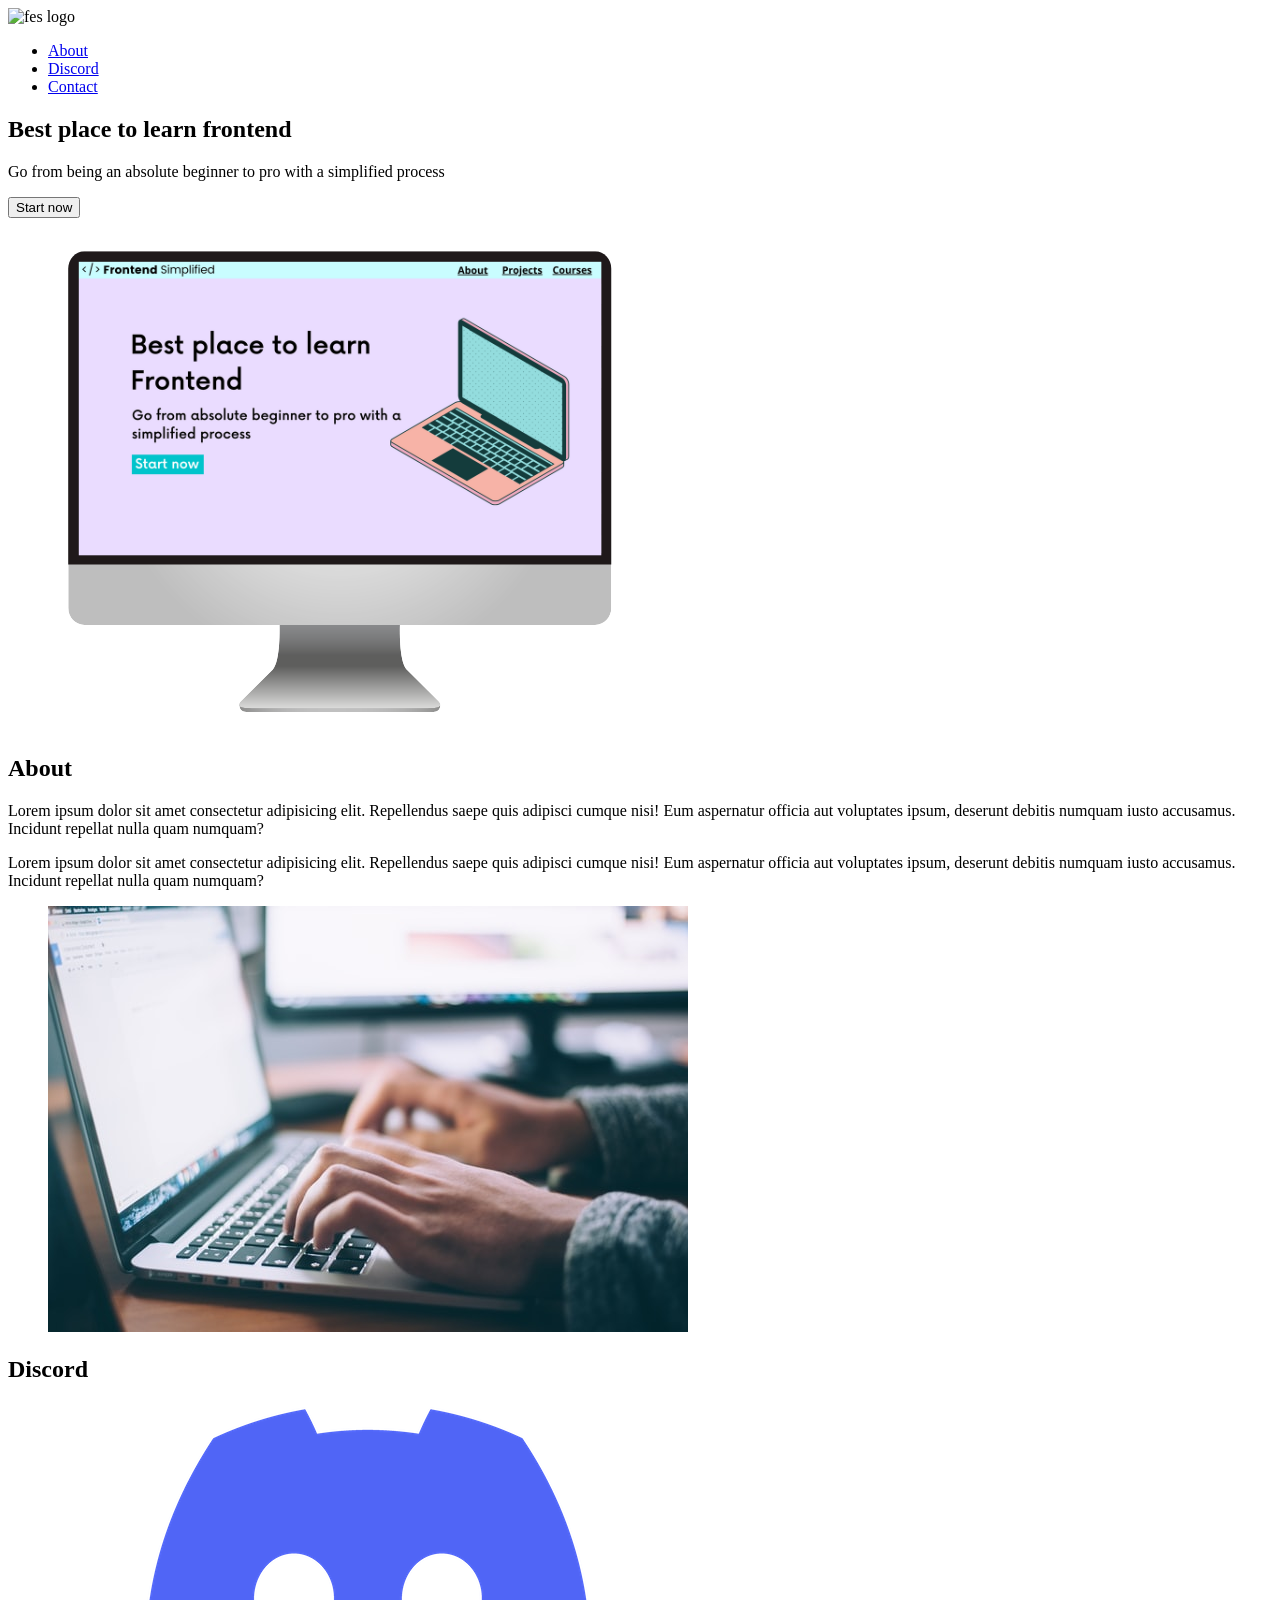
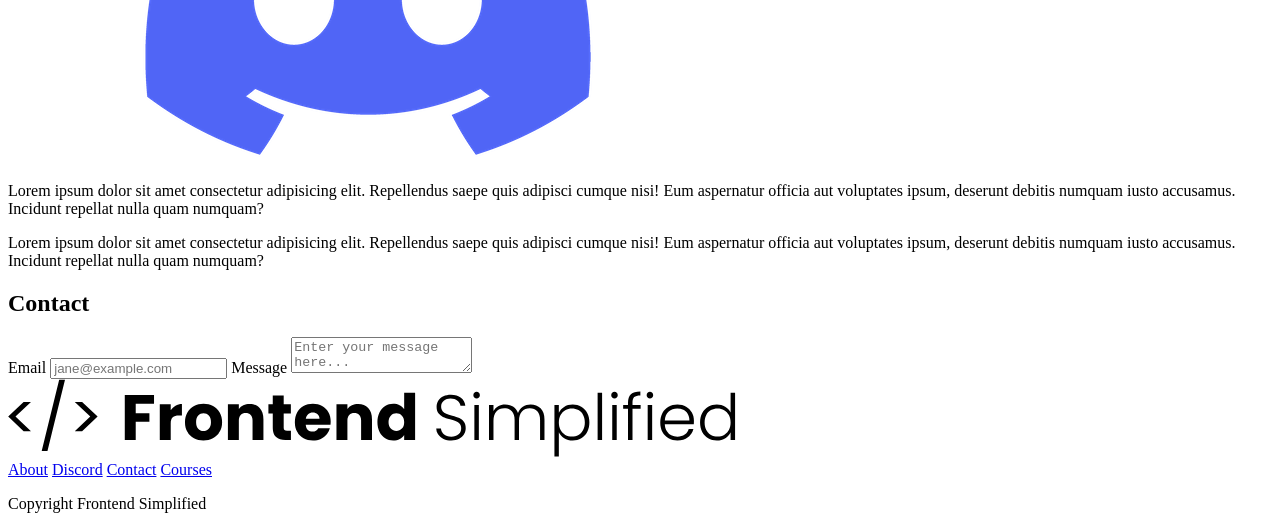
==== HTML One/index.html @ 6a5176af "Website updates" ====
<!DOCTYPE html>
<html lang="en">
<head>
    <meta charset="UTF-8">
    <meta name="viewport" content="width=device-width, initial-scale=1.0">
    <title>HTML One</title>
</head>
<body>
  <section>
    <nav> 
    <img src="./html practise assets/fes.svg" alt="fes logo">
    <ul>
        <li><a href="#about">About</a></li>
        <li><a href="#discord">Discord</a></li>
        <li><a href="#contact">Contact</a></li>
    </ul>
  </nav>
  <header>
    <div>
        <h1>Best place to learn frontend
</h1>
<p>Go from being an absolute beginner to pro with a simplified process</p>
<button>Start now</button>

    </div>
    <figure>
        <img src="./HTML Practise Assets/laptop.png" alt="Home page image">
    </figure>
  </header>
</section>



    <main>
        <section id="about">
            <h2>About</h2>
            <div>
                <p>Lorem ipsum dolor sit amet consectetur adipisicing elit. Repellendus saepe quis adipisci cumque nisi! Eum aspernatur officia aut voluptates ipsum, deserunt debitis numquam iusto accusamus. Incidunt repellat nulla quam numquam?
                
                </p>
                <p>Lorem ipsum dolor sit amet consectetur adipisicing elit. Repellendus saepe quis adipisci cumque nisi! Eum aspernatur officia aut voluptates ipsum, deserunt debitis numquam iusto accusamus. Incidunt repellat nulla quam numquam?</p>
            </div>
            <figure>
             <img src="HTML Practise Assets/about.jpg" alt="">   
            </figure>
        </section>


        <section id="discord"></section>
        <h2>Discord</h2>
        <figure>
            <img src="HTML Practise Assets/discord.png" alt="Discord image">
        </figure>
        <div>
            <p>Lorem ipsum dolor sit amet consectetur adipisicing elit. Repellendus saepe quis adipisci cumque nisi! Eum aspernatur officia aut voluptates ipsum, deserunt debitis numquam iusto accusamus. Incidunt repellat nulla quam numquam?</p>
        <p>Lorem ipsum dolor sit amet consectetur adipisicing elit. Repellendus saepe quis adipisci cumque nisi! Eum aspernatur officia aut voluptates ipsum, deserunt debitis numquam iusto accusamus. Incidunt repellat nulla quam numquam?</p>
    </div>



        <section id="contact">
            <h2>Contact</h2>
            <form action="">
                <span>Email</span>
                <input type="email" placeholder="jane@example.com">
                <span>Message</span>
                <textarea type="text" placeholder="Enter your message here..."></textarea>
            </form>
        </section>

    </main>

    <footer>
<img src="HTML Practise Assets/FES.svg" alt="">
<div>
 <a href="#about">About</a>   
    <a href="#discord">Discord</a>
    <a href="#contact">Contact</a>
    <a href="#courses">Courses</a>
</div>
<p>Copyright Frontend Simplified</p>
    </footer>

</body>
</html>
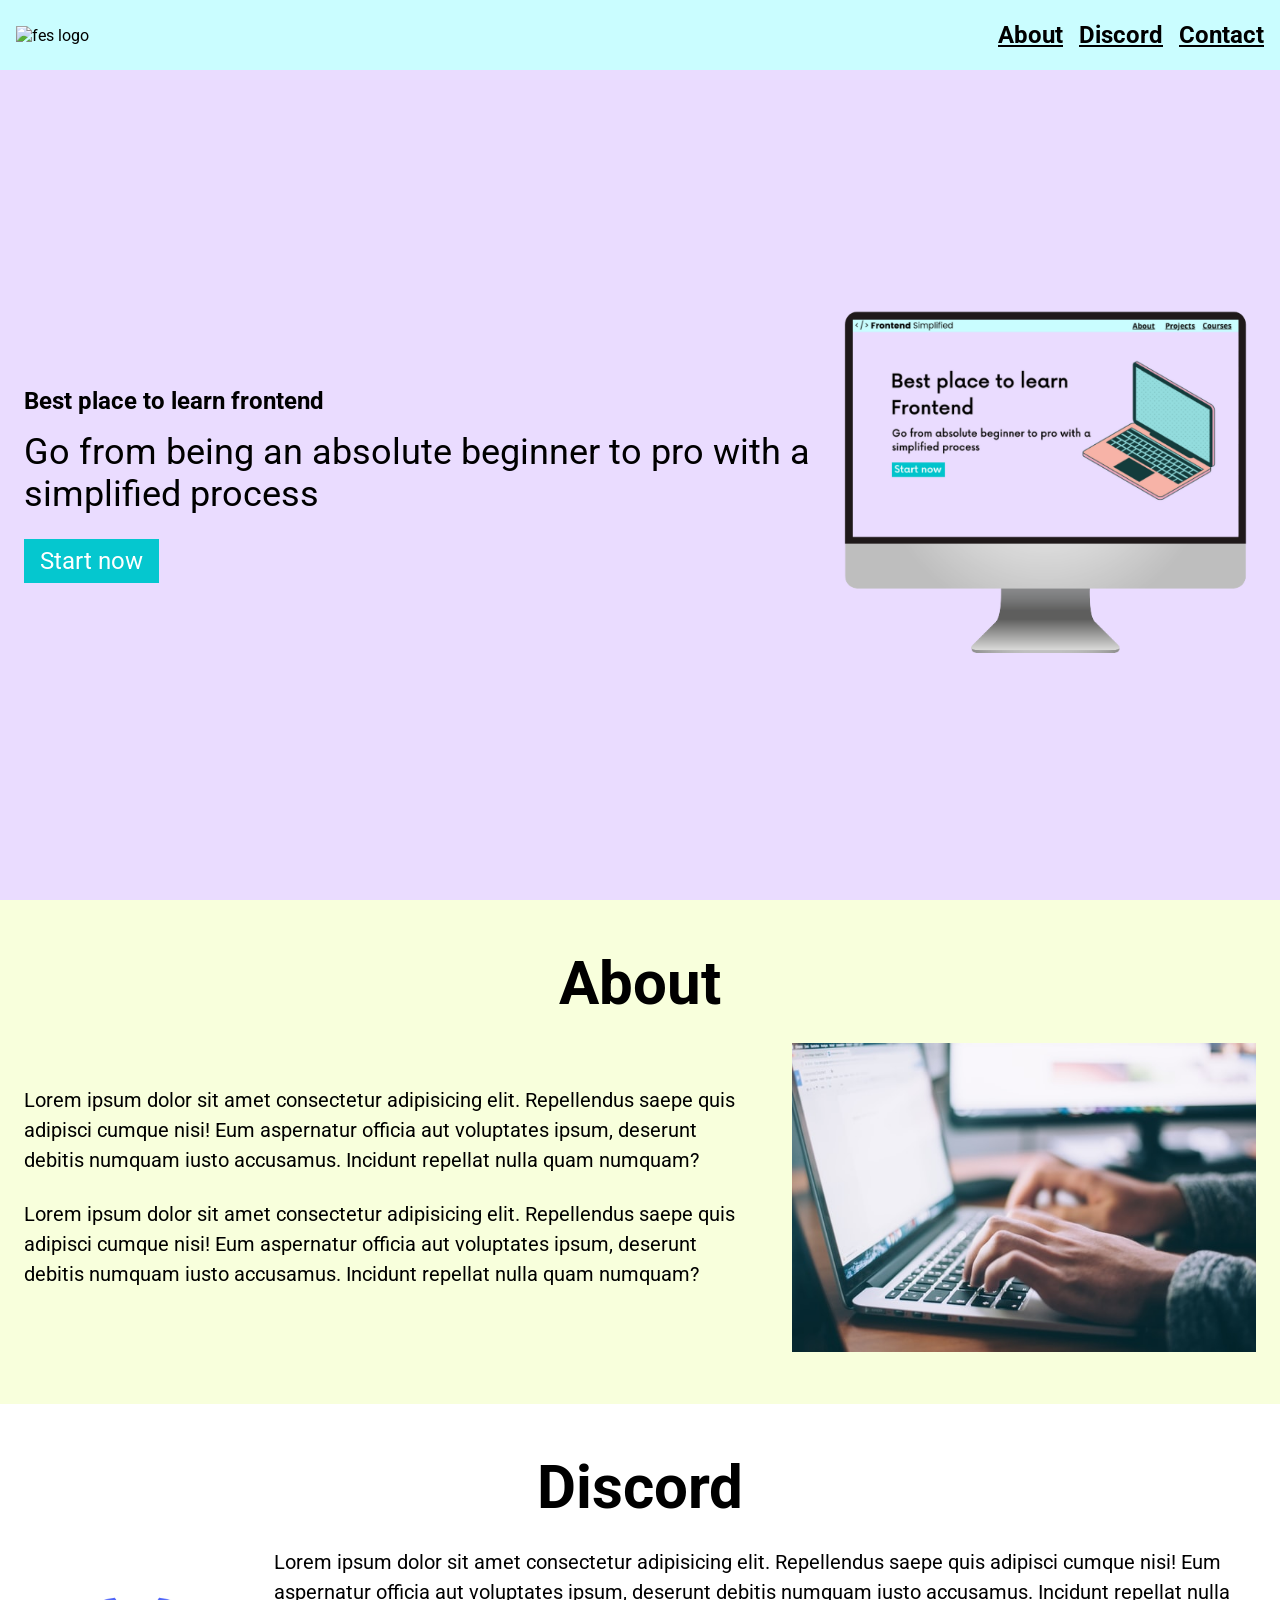
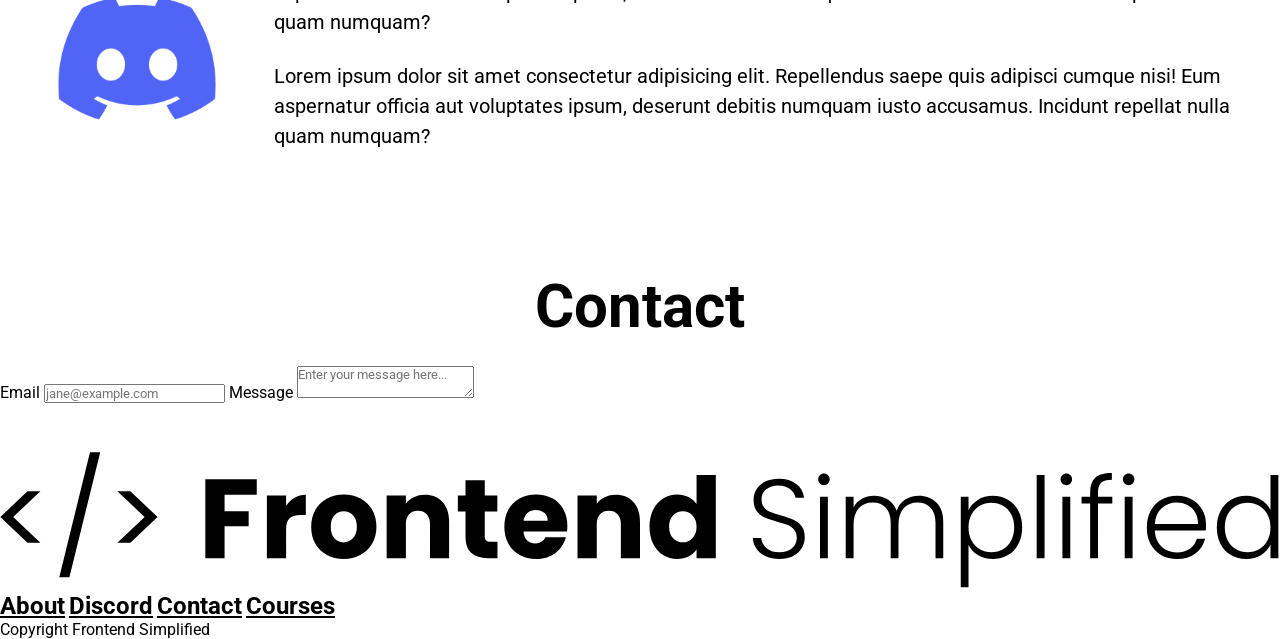
==== commit b7521d10: "New updates to fes" ====
--- a/HTML One/index.html
+++ b/HTML One/index.html
@@ -4,11 +4,12 @@
     <meta charset="UTF-8">
     <meta name="viewport" content="width=device-width, initial-scale=1.0">
     <title>HTML One</title>
+    <link rel="stylesheet" href="../style.css ">
 </head>
 <body>
   <section>
     <nav> 
-    <img src="./html practise assets/fes.svg" alt="fes logo">
+    <img src="./html practise assets/fes.svg" class="logo" alt="fes logo">
     <ul>
         <li><a href="#about">About</a></li>
         <li><a href="#discord">Discord</a></li>
@@ -16,16 +17,18 @@
     </ul>
   </nav>
   <header>
+    <div class="row">
     <div>
         <h1>Best place to learn frontend
 </h1>
-<p>Go from being an absolute beginner to pro with a simplified process</p>
+<p class="subheader">Go from being an absolute beginner to pro with a simplified process</p>
 <button>Start now</button>
 
     </div>
     <figure>
         <img src="./HTML Practise Assets/laptop.png" alt="Home page image">
     </figure>
+    </div>
   </header>
 </section>
 
@@ -34,27 +37,32 @@
     <main>
         <section id="about">
             <h2>About</h2>
-            <div>
-                <p>Lorem ipsum dolor sit amet consectetur adipisicing elit. Repellendus saepe quis adipisci cumque nisi! Eum aspernatur officia aut voluptates ipsum, deserunt debitis numquam iusto accusamus. Incidunt repellat nulla quam numquam?
+            <div class="section__description">
+            <div class="section__description--wrapper">
+                <p class="section__description--para">Lorem ipsum dolor sit amet consectetur adipisicing elit. Repellendus saepe quis adipisci cumque nisi! Eum aspernatur officia aut voluptates ipsum, deserunt debitis numquam iusto accusamus. Incidunt repellat nulla quam numquam?
                 
                 </p>
-                <p>Lorem ipsum dolor sit amet consectetur adipisicing elit. Repellendus saepe quis adipisci cumque nisi! Eum aspernatur officia aut voluptates ipsum, deserunt debitis numquam iusto accusamus. Incidunt repellat nulla quam numquam?</p>
+                <p class="section__description--para">Lorem ipsum dolor sit amet consectetur adipisicing elit. Repellendus saepe quis adipisci cumque nisi! Eum aspernatur officia aut voluptates ipsum, deserunt debitis numquam iusto accusamus. Incidunt repellat nulla quam numquam?</p>
             </div>
-            <figure>
+            <figure class="about__img--wrapper">
              <img src="HTML Practise Assets/about.jpg" alt="">   
             </figure>
+            </div>
         </section>
 
 
-        <section id="discord"></section>
-        <h2>Discord</h2>
-        <figure>
+        <section id="discord">
+            <h2>Discord</h2>
+            <div class="section__description">
+        <figure class="about__img--wrapper">
             <img src="HTML Practise Assets/discord.png" alt="Discord image">
         </figure>
         <div>
-            <p>Lorem ipsum dolor sit amet consectetur adipisicing elit. Repellendus saepe quis adipisci cumque nisi! Eum aspernatur officia aut voluptates ipsum, deserunt debitis numquam iusto accusamus. Incidunt repellat nulla quam numquam?</p>
-        <p>Lorem ipsum dolor sit amet consectetur adipisicing elit. Repellendus saepe quis adipisci cumque nisi! Eum aspernatur officia aut voluptates ipsum, deserunt debitis numquam iusto accusamus. Incidunt repellat nulla quam numquam?</p>
-    </div>
+            <p class="section__description--para">Lorem ipsum dolor sit amet consectetur adipisicing elit. Repellendus saepe quis adipisci cumque nisi! Eum aspernatur officia aut voluptates ipsum, deserunt debitis numquam iusto accusamus. Incidunt repellat nulla quam numquam?</p>
+            <p class="section__description--para">Lorem ipsum dolor sit amet consectetur adipisicing elit. Repellendus saepe quis adipisci cumque nisi! Eum aspernatur officia aut voluptates ipsum, deserunt debitis numquam iusto accusamus. Incidunt repellat nulla quam numquam?</p>
+        </div>
+        </div>
+        </section>
 
 
 
--- a/style.css
+++ b/style.css
@@ -0,0 +1,137 @@
+@import url('https://fonts.googleapis.com/css2?family=Roboto:ital,wdth,wght@0,75..100,100..900;1,75..100,100..900&display=swap');
+
+* {
+    padding: 0;
+    margin: 0;
+    box-sizing: border-box; 
+    font-family: 'Roboto', sans-serif;
+
+}
+
+nav {
+    height: 70px;
+    display: flex;
+    justify-content: space-between;
+    align-items: center; padding: 0 16px;
+background-color: #cafdff;}
+
+header {
+    background-color: #eadcff; 
+    height: calc(100vh - 70px);
+    padding: 24px;
+    display: flex;
+    align-items: center;
+    justify-content: center;
+}
+
+h1 {font-size 72px; }
+
+.subheader {
+    font-size: 36px;
+margin: 16px 0 24px 0;}
+
+    button {
+        background-color: #05c7cf;
+        color: white;
+        border: none;
+        padding: 8px 16px;
+        font-size: 24px;
+        cursor: pointer;
+    }
+
+    a {
+        color: black;
+        font-size: 24px;
+        font-weight: bold;
+    }
+
+    .logo {
+       width: 300px; }
+
+       ul {
+        display: flex;
+       }
+    
+li {
+    list-style-type: none;
+    padding-left: 16px;
+}
+
+
+
+.row {width: 100%;
+max-width 1300px;
+display: flex;
+align-items: center;
+justify-content: center;}
+
+
+/*
+
+About
+
+*/
+
+
+#about,
+#discord,
+#contact {
+    padding: 48px 0;
+}
+
+#about {
+    background-color: #f8ffdc;
+}
+      
+h2 {
+    font-size: 60px;
+    text-align: center;
+    margin-bottom: 24px;
+}
+
+.section__description {
+    display: flex;
+    justify-content: center;
+    align-items: center;
+}
+
+.about__img--wrapper {width: 40%;}
+
+img {width: 100%;}
+
+.section__description--wrapper {width: 60%;}
+
+.section__description--wrapper,
+.about__img--wrapper {
+    padding: 0 24px;
+}
+
+.section__description--para {
+    font-size: 20px;
+    line-height: 1.5;
+    margin-bottom: 24px;
+}
+
+
+*/
+
+Discord
+
+*/
+
+#discord {
+    background-color: #0ceff3;
+}
+    
+
+*/
+
+Contact
+
+*/
+
+#contact { 
+background-color: #dce9ff;
+display: flex;
+flex-direction: column;
+}
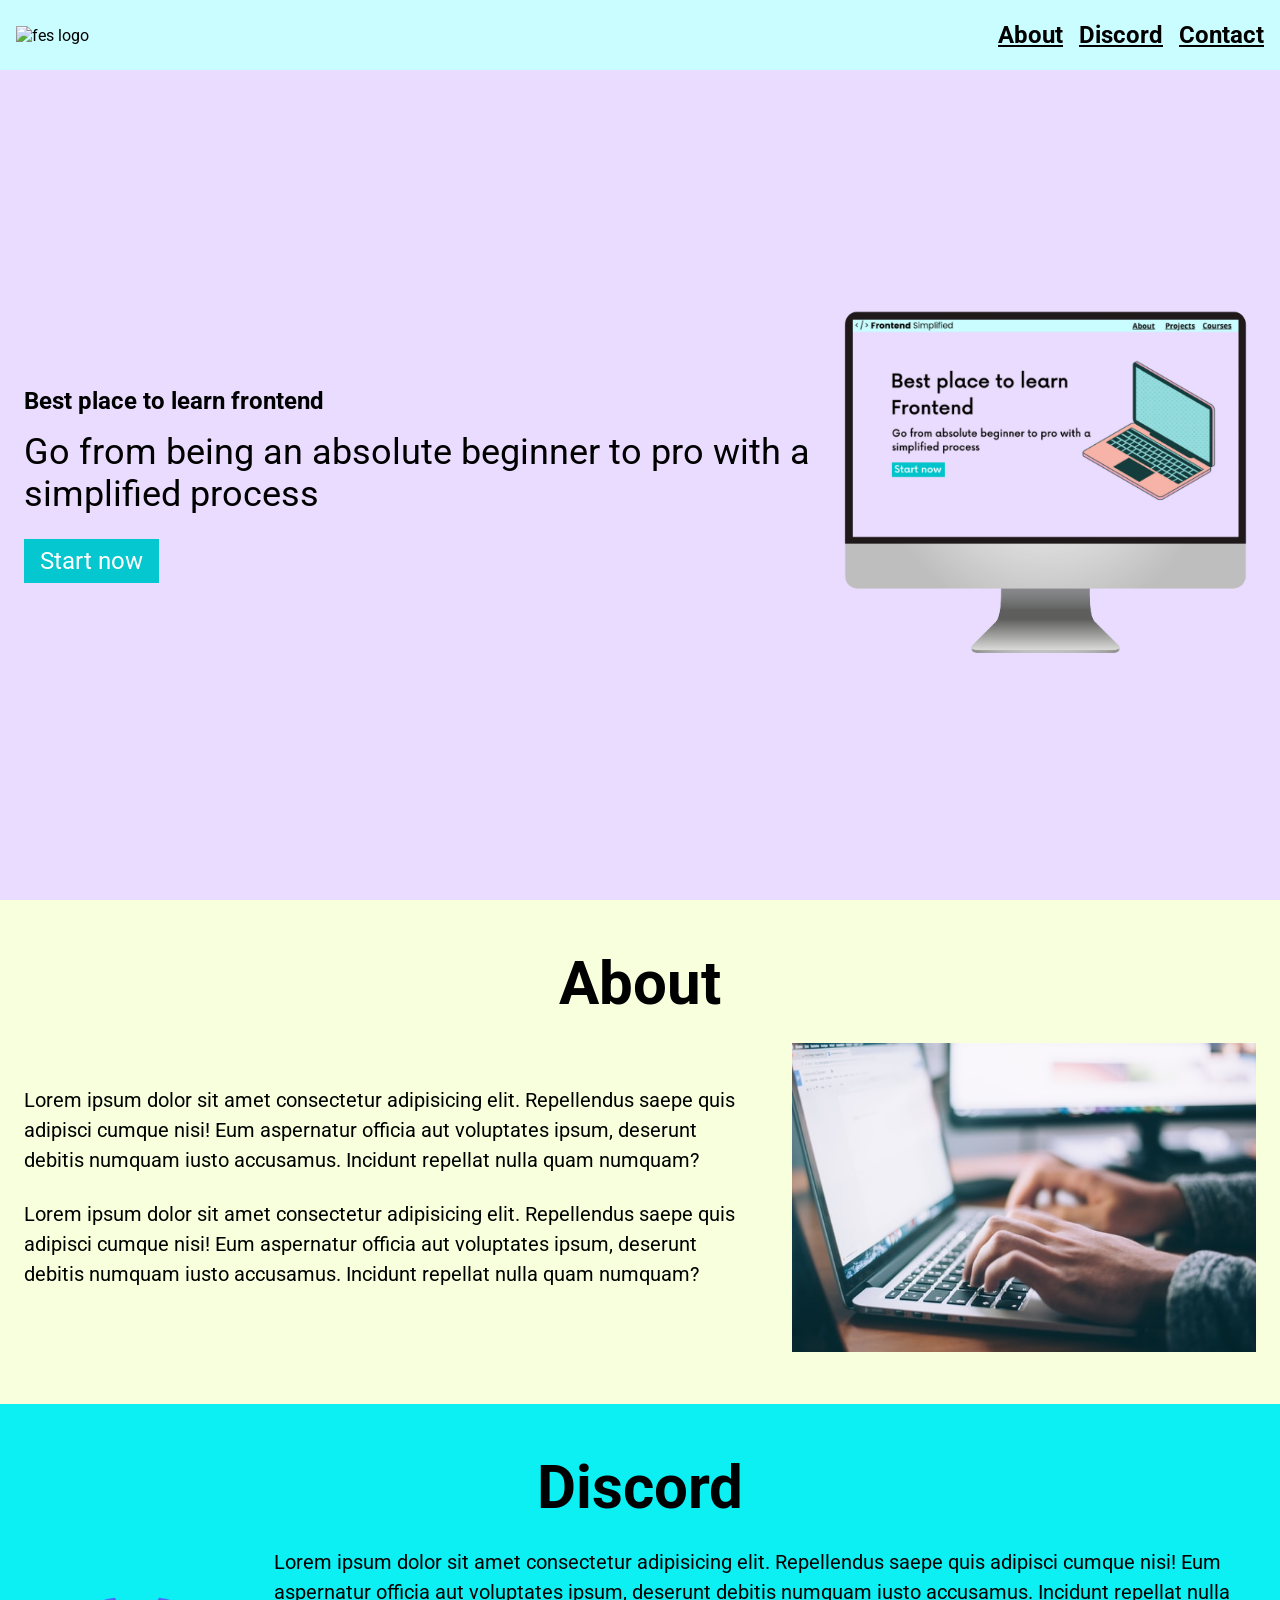
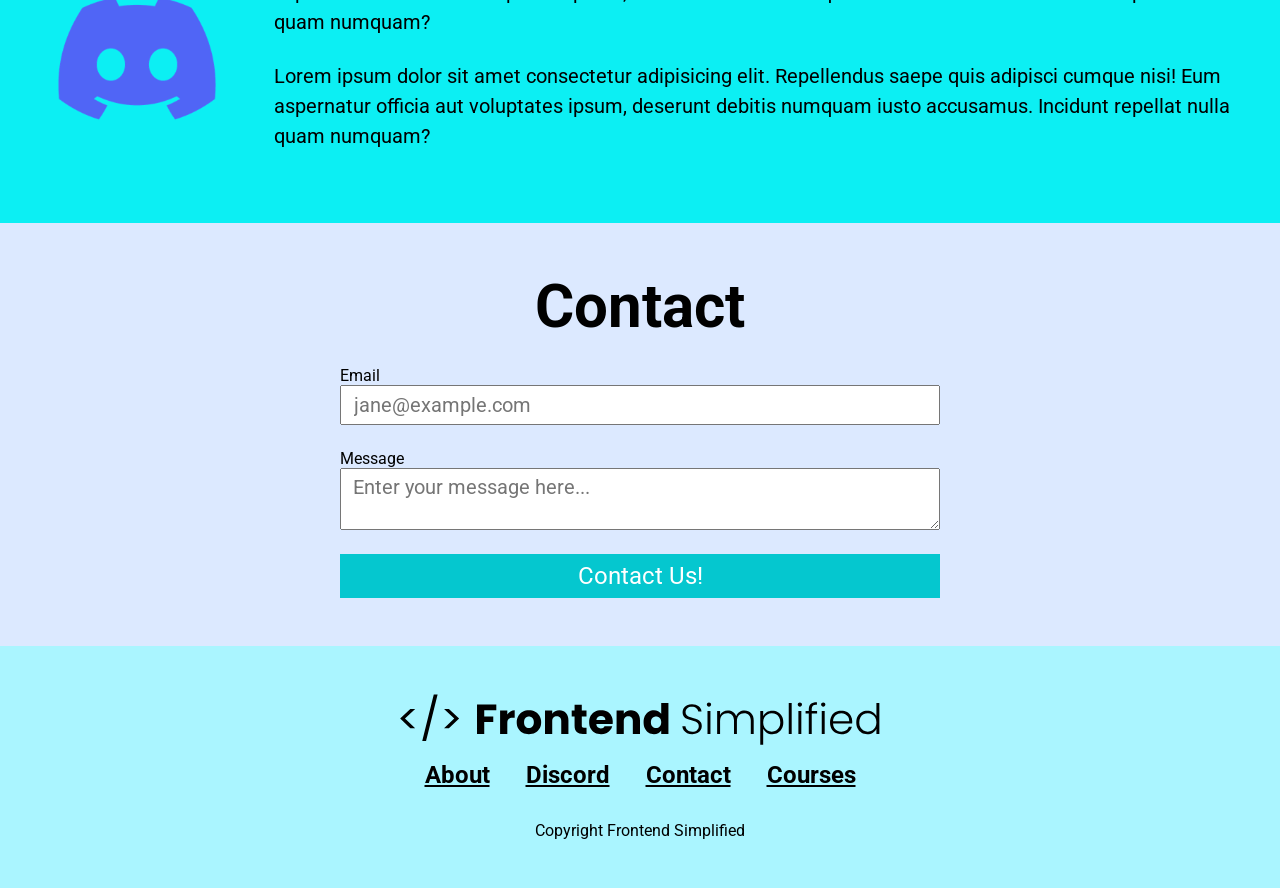
==== commit ade659e8: "updates" ====
--- a/HTML One/index.html
+++ b/HTML One/index.html
@@ -37,6 +37,7 @@
     <main>
         <section id="about">
             <h2>About</h2>
+            <div class="row">
             <div class="section__description">
             <div class="section__description--wrapper">
                 <p class="section__description--para">Lorem ipsum dolor sit amet consectetur adipisicing elit. Repellendus saepe quis adipisci cumque nisi! Eum aspernatur officia aut voluptates ipsum, deserunt debitis numquam iusto accusamus. Incidunt repellat nulla quam numquam?
@@ -48,11 +49,13 @@
              <img src="HTML Practise Assets/about.jpg" alt="">   
             </figure>
             </div>
+            </div>
         </section>
 
 
         <section id="discord">
             <h2>Discord</h2>
+            <div class="row">
             <div class="section__description">
         <figure class="about__img--wrapper">
             <img src="HTML Practise Assets/discord.png" alt="Discord image">
@@ -60,6 +63,7 @@
         <div>
             <p class="section__description--para">Lorem ipsum dolor sit amet consectetur adipisicing elit. Repellendus saepe quis adipisci cumque nisi! Eum aspernatur officia aut voluptates ipsum, deserunt debitis numquam iusto accusamus. Incidunt repellat nulla quam numquam?</p>
             <p class="section__description--para">Lorem ipsum dolor sit amet consectetur adipisicing elit. Repellendus saepe quis adipisci cumque nisi! Eum aspernatur officia aut voluptates ipsum, deserunt debitis numquam iusto accusamus. Incidunt repellat nulla quam numquam?</p>
+        </div>
         </div>
         </div>
         </section>
@@ -73,18 +77,19 @@
                 <input type="email" placeholder="jane@example.com">
                 <span>Message</span>
                 <textarea type="text" placeholder="Enter your message here..."></textarea>
+                <button>Contact Us!</button>
             </form>
         </section>
 
     </main>
 
     <footer>
-<img src="HTML Practise Assets/FES.svg" alt="">
-<div>
- <a href="#about">About</a>   
-    <a href="#discord">Discord</a>
-    <a href="#contact">Contact</a>
-    <a href="#courses">Courses</a>
+<img class="footer__logo" src="HTML Practise Assets/FES.svg" alt="">
+<div class="footer__links">
+ <a class="footer__link" href="#about">About</a>   
+    <a class="footer__link" href="#discord">Discord</a>
+    <a class="footer__link" href="#contact">Contact</a>
+    <a class="footer__link" href="#courses">Courses</a>
 </div>
 <p>Copyright Frontend Simplified</p>
     </footer>
--- a/style.css
+++ b/style.css
@@ -61,6 +61,7 @@
 
 .row {width: 100%;
 max-width 1300px;
+margin: 0 auto;
 display: flex;
 align-items: center;
 justify-content: center;}
@@ -75,7 +76,8 @@
 
 #about,
 #discord,
-#contact {
+#contact,
+footer {
     padding: 48px 0;
 }
 
@@ -113,7 +115,7 @@
 }
 
 
-*/
+/*
 
 Discord
 
@@ -124,7 +126,7 @@
 }
     
 
-*/
+/*
 
 Contact
 
@@ -134,4 +136,45 @@
 background-color: #dce9ff;
 display: flex;
 flex-direction: column;
+}
+
+form {
+    width: 100%;
+    max-width: 600px;
+display: flex;
+flex-direction: column;
+margin: 0 auto;
+}
+
+input, textarea {
+    margin-bottom: 24px;
+    font-size: 20px; 
+    padding: 6px 12px;
+}
+
+
+/*
+
+Footer
+
+*/
+
+footer {
+    background-color: #aaf5ff;
+    display: flex;
+    flex-direction: column;
+    align-items: center;
+}
+
+.footer__logo {
+    max-width: 480px;
+    margin-bottom: 16px;
+}
+
+.footer__links {
+    margin-bottom: 32px;
+}
+
+.footer__link {
+    padding: 0 16px;
 }
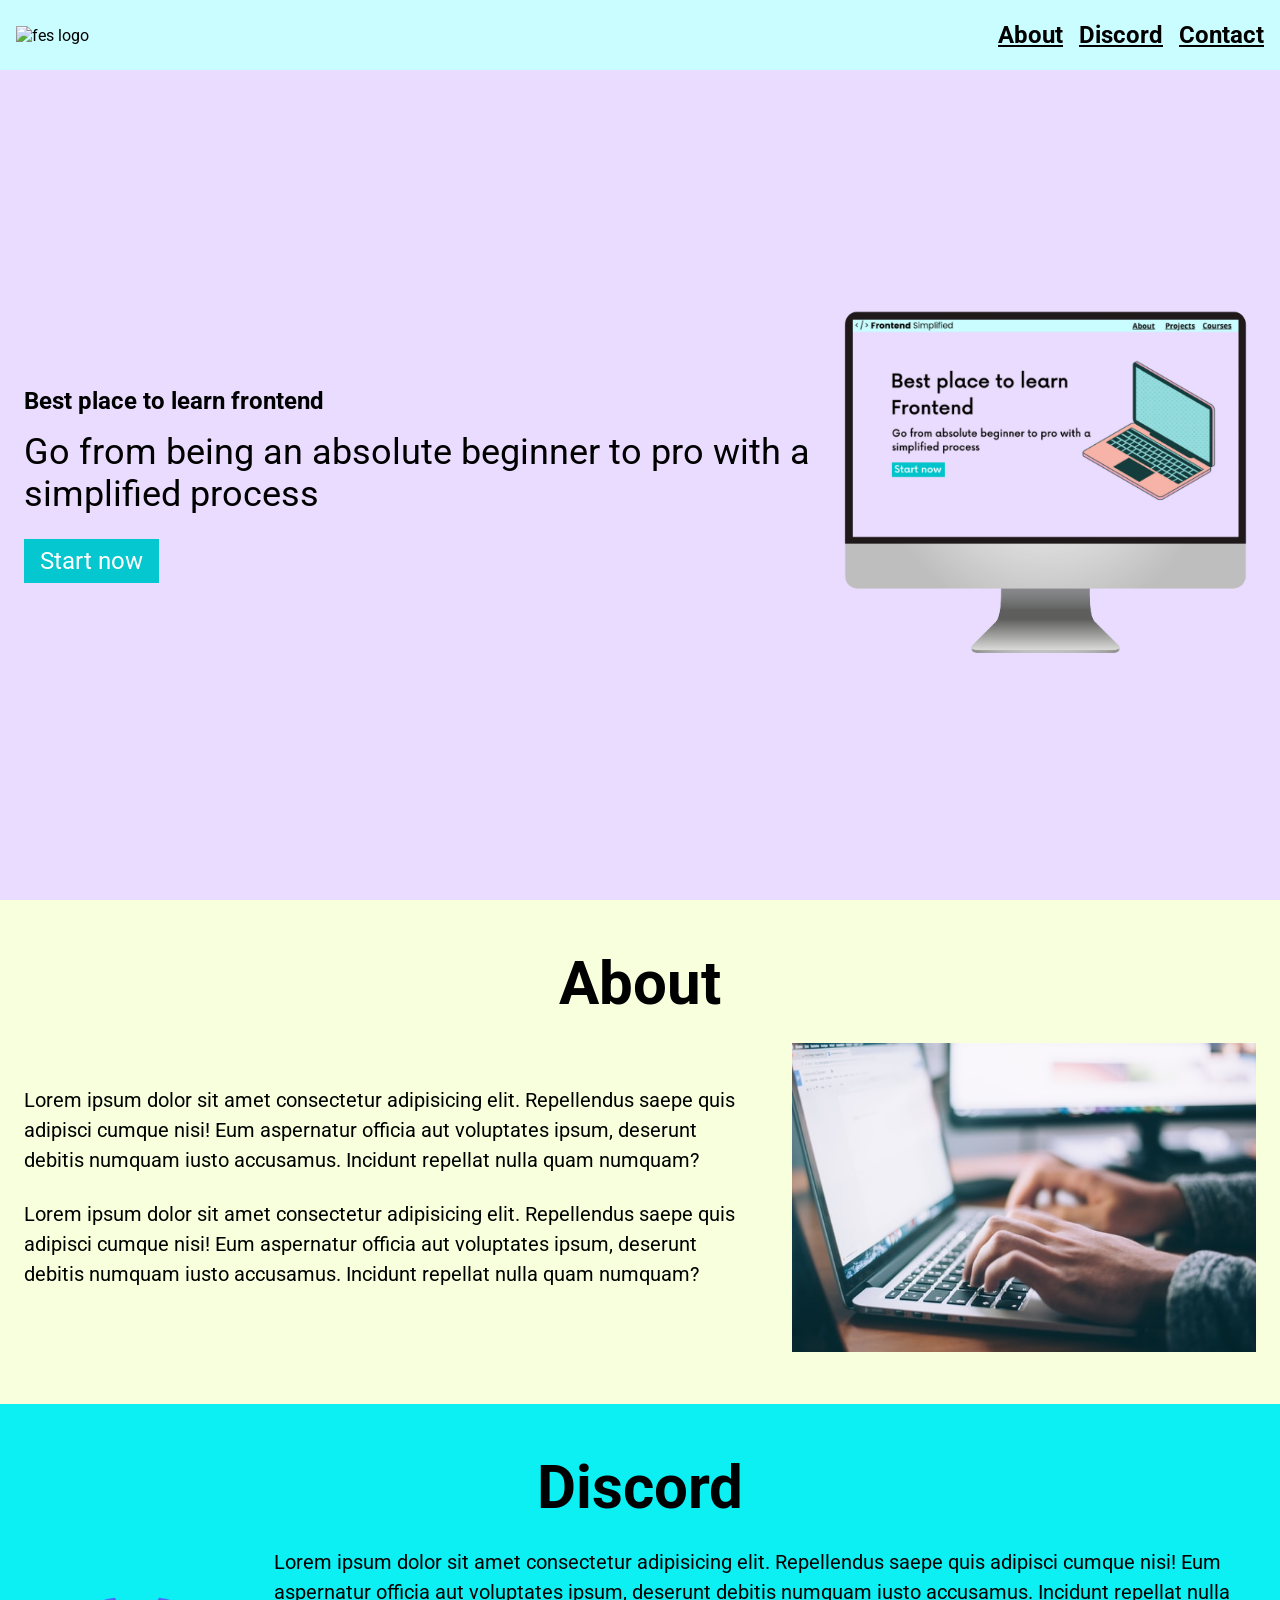
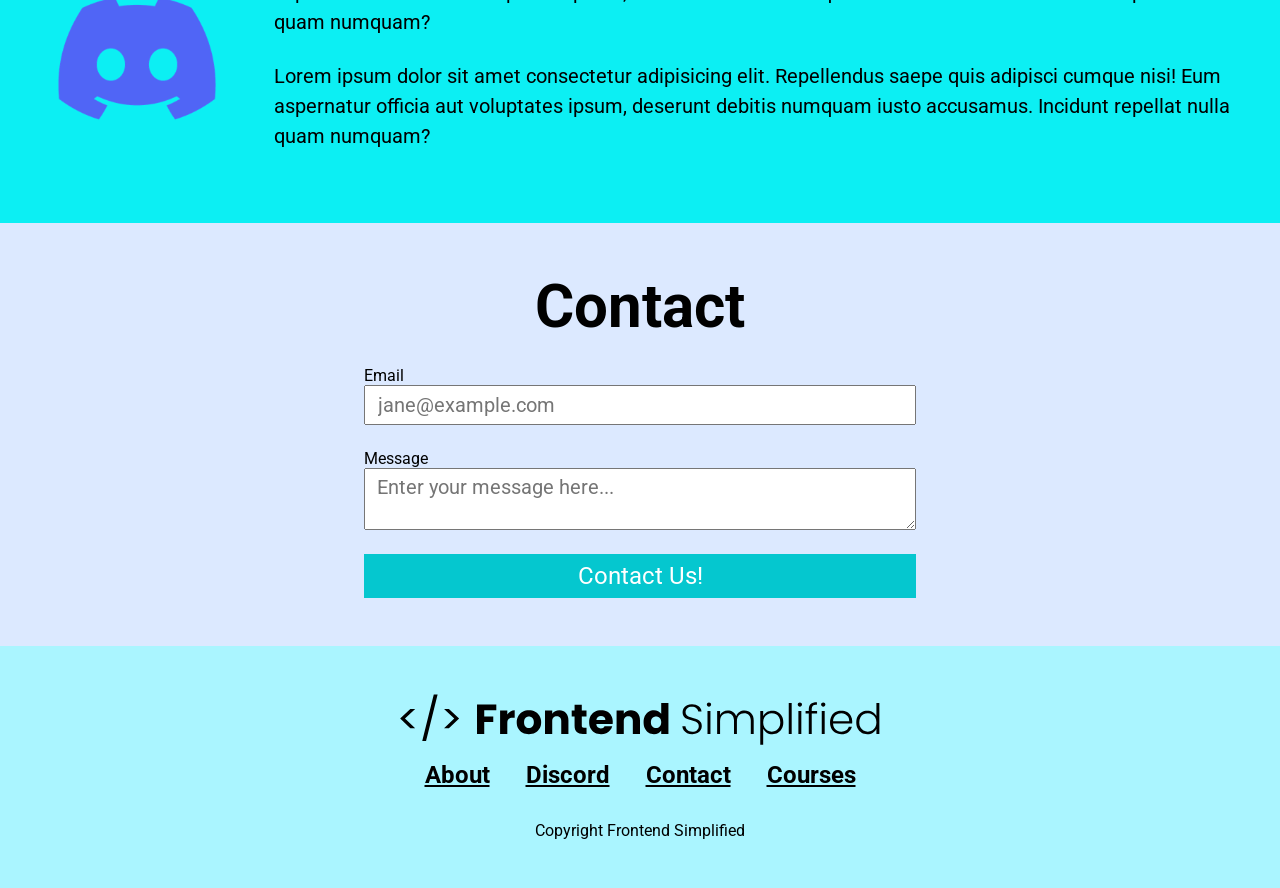
==== commit feb7234b: "Updates 4/21 finishing touches" ====
--- a/HTML One/index.html
+++ b/HTML One/index.html
@@ -18,11 +18,11 @@
   </nav>
   <header>
     <div class="row">
-    <div>
+    <div  class="home__description">
         <h1>Best place to learn frontend
 </h1>
 <p class="subheader">Go from being an absolute beginner to pro with a simplified process</p>
-<button>Start now</button>
+<button class="home__description--button">Start now</button>
 
     </div>
     <figure>
--- a/style.css
+++ b/style.css
@@ -144,6 +144,7 @@
 display: flex;
 flex-direction: column;
 margin: 0 auto;
+padding: 0 24px;
 }
 
 input, textarea {
@@ -177,4 +178,31 @@
 
 .footer__link {
     padding: 0 16px;
-}+}
+
+/* Small Phones, Tablets, Large Smartphones */
+@media (max-width: 728px) {
+.row {flex-direction: column;}
+.home__description {margin-bottom: 24px; display: flex; flex-direction: column; align-items: center;}
+
+.home__description--button {max-width: 240px;}
+
+h1 {text-align: center; font-size: 60px;
+}
+
+.subheader { text-align: center; font-size: 28px;}
+
+ul {display: none;}
+
+.section__description {flex-direction: column;}
+
+.section__description--wrapper {width: 100%;}
+
+
+.about__img--wrapper {width: 100%;}
+
+#discord .section__description {flex-direction: column-reverse;}
+
+.footer {padding: 48px 24px;}
+
+.footer__logo {max-width: 360px;}
